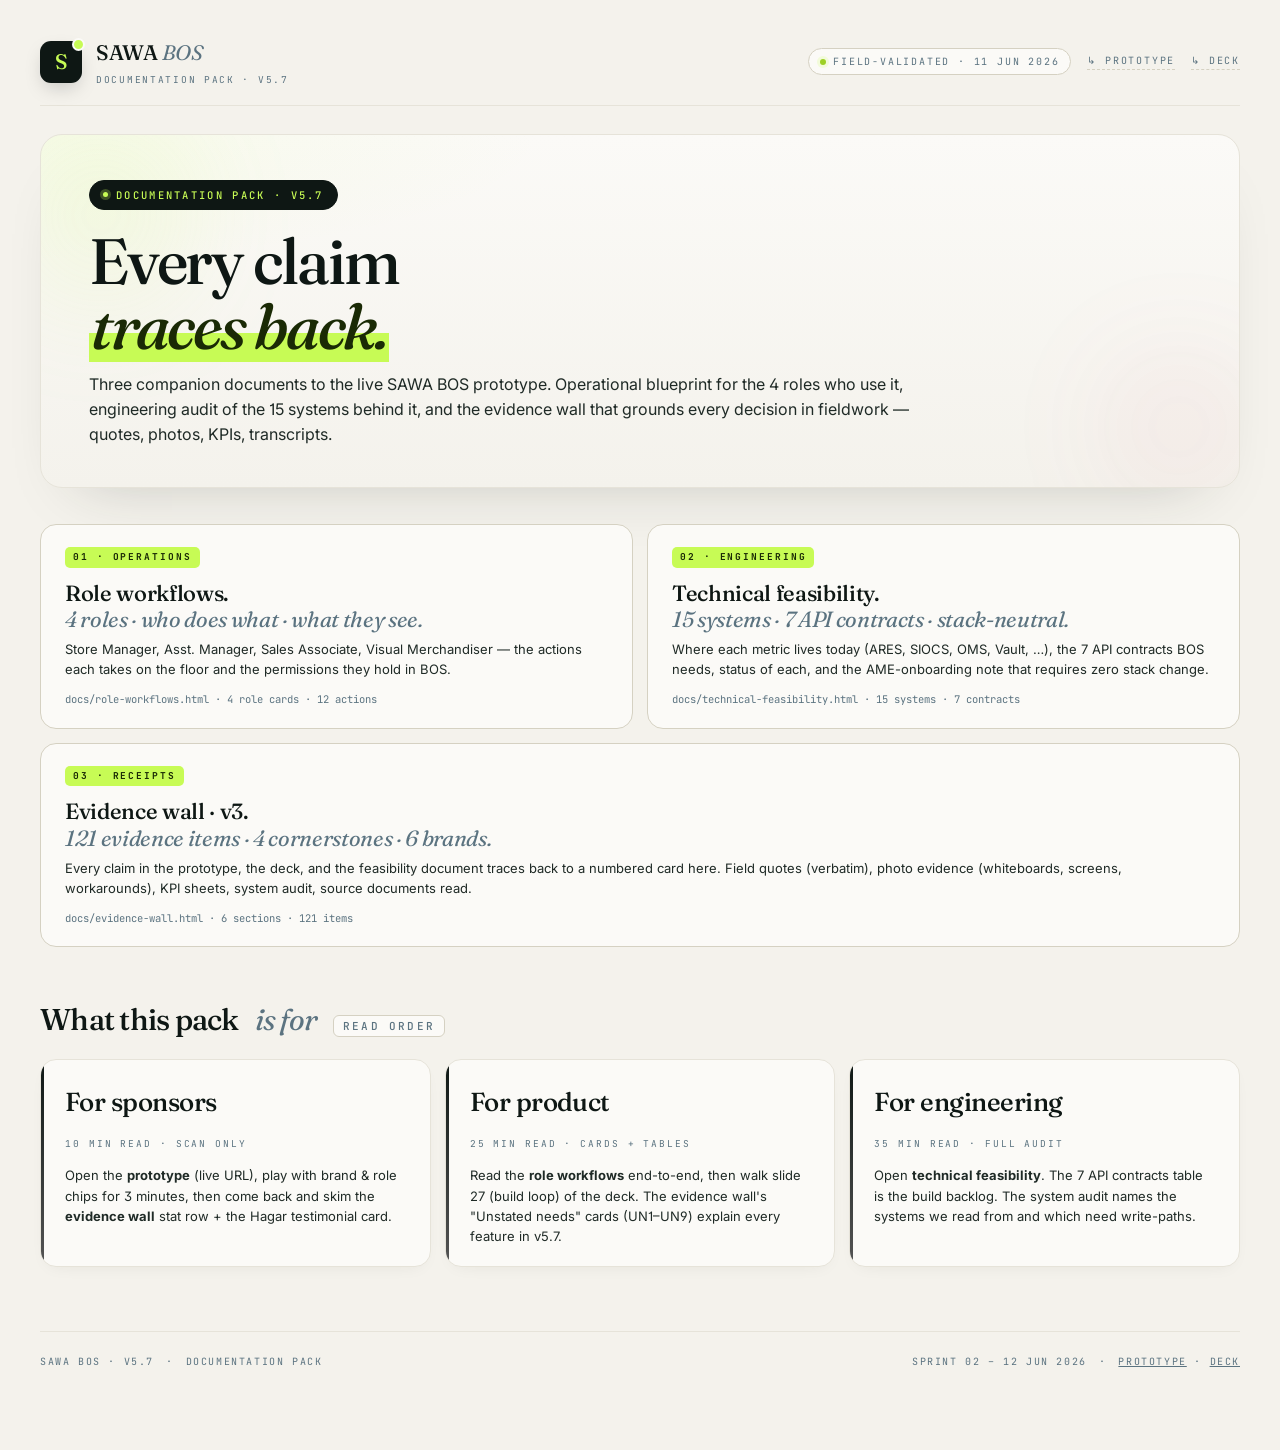
==== docs/index.html @ 8c5bc83c "docs: add documentation pack (role workflows, technical feasibility, evidence wall) in slide aesthet" ====
<!doctype html>
<html lang="en">
<head>
<meta charset="utf-8" />
<meta name="viewport" content="width=device-width, initial-scale=1, viewport-fit=cover" />
<title>SAWA BOS · Documentation pack · v5.7</title>
<link rel="stylesheet" href="_pack.css" />
</head>
<body>

<div class="pack-shell">

  <header class="pack-head">
    <a class="pack-brand" href="../">
      <div class="mono-logo">S</div>
      <div>
        <div class="t">SAWA <em>BOS</em></div>
        <div class="s">documentation pack · v5.7</div>
      </div>
    </a>
    <div class="pack-meta">
      <span class="pill"><span class="dot"></span>field-validated · 11 Jun 2026</span>
      <a href="../">↳ prototype</a>
      <a href="../slides/">↳ deck</a>
    </div>
  </header>

  <section class="pack-hero">
    <span class="eyebrow">Documentation pack · v5.7</span>
    <h1 class="hero">Every claim<br/><em>traces back.</em></h1>
    <p class="lede">
      Three companion documents to the live SAWA BOS prototype. Operational blueprint for the 4 roles
      who use it, engineering audit of the 15 systems behind it, and the evidence wall that grounds
      every decision in fieldwork — quotes, photos, KPIs, transcripts.
    </p>
  </section>

  <div class="links-grid" style="margin-top:8px">

    <a class="lk" href="role-workflows.html">
      <span class="lab">01 · operations</span>
      <div class="t">Role workflows.<br/><em>4 roles · who does what · what they see.</em></div>
      <div class="d">Store Manager, Asst. Manager, Sales Associate, Visual Merchandiser — the actions each takes on the floor and the permissions they hold in BOS.</div>
      <div class="u">docs/role-workflows.html · 4 role cards · 12 actions</div>
    </a>

    <a class="lk" href="technical-feasibility.html">
      <span class="lab">02 · engineering</span>
      <div class="t">Technical feasibility.<br/><em>15 systems · 7 API contracts · stack-neutral.</em></div>
      <div class="d">Where each metric lives today (ARES, SIOCS, OMS, Vault, …), the 7 API contracts BOS needs, status of each, and the AME-onboarding note that requires zero stack change.</div>
      <div class="u">docs/technical-feasibility.html · 15 systems · 7 contracts</div>
    </a>

    <a class="lk" href="evidence-wall.html" style="grid-column: 1 / -1;">
      <span class="lab">03 · receipts</span>
      <div class="t">Evidence wall · v3.<br/><em>121 evidence items · 4 cornerstones · 6 brands.</em></div>
      <div class="d">Every claim in the prototype, the deck, and the feasibility document traces back to a numbered card here. Field quotes (verbatim), photo evidence (whiteboards, screens, workarounds), KPI sheets, system audit, source documents read.</div>
      <div class="u">docs/evidence-wall.html · 6 sections · 121 items</div>
    </a>

  </div>

  <h2 class="section">What this pack <em>is for</em><span class="count">read order</span></h2>
  <div class="grid cols-3">

    <div class="role-card">
      <h3>For sponsors</h3>
      <div class="meta">10 min read · scan only</div>
      <p style="font-size:13px; line-height:1.55; color:var(--ink-2)">
        Open the <b>prototype</b> (live URL), play with brand &amp; role chips for 3 minutes,
        then come back and skim the <b>evidence wall</b> stat row + the Hagar testimonial card.
      </p>
    </div>

    <div class="role-card">
      <h3>For product</h3>
      <div class="meta">25 min read · cards + tables</div>
      <p style="font-size:13px; line-height:1.55; color:var(--ink-2)">
        Read the <b>role workflows</b> end-to-end, then walk slide 27 (build loop) of the deck.
        The evidence wall's "Unstated needs" cards (UN1–UN9) explain every feature in v5.7.
      </p>
    </div>

    <div class="role-card">
      <h3>For engineering</h3>
      <div class="meta">35 min read · full audit</div>
      <p style="font-size:13px; line-height:1.55; color:var(--ink-2)">
        Open <b>technical feasibility</b>. The 7 API contracts table is the build backlog.
        The system audit names the systems we read from and which need write-paths.
      </p>
    </div>

  </div>

  <footer class="pack-foot">
    <div class="l">
      <span>SAWA BOS · v5.7</span>
      <span>·</span>
      <span>Documentation pack</span>
    </div>
    <div class="r">
      <span>Sprint 02 – 12 Jun 2026</span>
      <span>·</span>
      <span><a href="../" style="color:var(--ink-3); text-decoration:underline">prototype</a> · <a href="../slides/" style="color:var(--ink-3); text-decoration:underline">deck</a></span>
    </div>
  </footer>

</div>

</body>
</html>
---- docs/_pack.css ----
/* ════════════════════════════════════════════════════════════════
   SAWA BOS · Documentation pack · shared design system
   matches /slides aesthetic · warm paper · Fraunces / Inter / Mono
   ════════════════════════════════════════════════════════════════ */
@import url('https://fonts.googleapis.com/css2?family=Fraunces:ital,opsz,wght@0,9..144,400;0,9..144,500;0,9..144,600;1,9..144,500&family=Inter:wght@400;500;600;700&family=JetBrains+Mono:wght@400;500;600&display=swap');

:root {
  /* Warm editorial paper palette · identical to /slides */
  --paper:        #FBFAF7;
  --paper-2:      #F4F2EC;
  --paper-3:      #ECE9DF;
  --paper-4:      #E2DECF;
  --line:         #E6E3D9;
  --line-2:       #D5D1C2;
  --line-3:       #B9B5A5;
  /* Ink */
  --ink:          #0E1714;
  --ink-2:        #1F2A26;
  --ink-3:        #5B7380;
  --ink-4:        #8B9B97;
  --ink-5:        #B1BDB8;
  /* Accents */
  --lime:         #C7FB55;
  --lime-2:       #B3F03A;
  --lime-3:       #9DD025;
  --lime-ink:     #1A2A05;
  /* Semantic */
  --pos:          #0F6B4E;
  --pos-soft:     #D6EDDE;
  --neg:          #BE3A3A;
  --neg-soft:     #F6D8D5;
  --warn:         #B07309;
  --warn-soft:    #F7E6BA;
  --blue:         #2D6CDF;
  --blue-soft:    #D8E4FA;
  --rose:         #D8527C;
  --rose-soft:    #F8D9E3;
  /* Cornerstone (Evidence wall) */
  --c1:           var(--lime-3);
  --c1-soft:      rgba(199,251,85,.16);
  --c2:           var(--rose);
  --c2-soft:      var(--rose-soft);
  --c3:           var(--blue);
  --c3-soft:      var(--blue-soft);
  --c4:           var(--ink);
  --c4-soft:      var(--paper-3);
}

* { box-sizing: border-box; margin: 0; padding: 0; }
html, body {
  font-family: 'Inter', -apple-system, system-ui, sans-serif;
  background: var(--paper-2);
  color: var(--ink);
  line-height: 1.55;
  -webkit-font-smoothing: antialiased;
  font-feature-settings: 'ss01','cv01';
}
@keyframes pulse { 0%,100%{opacity:1;transform:scale(1)} 50%{opacity:.5;transform:scale(.7)} }
@keyframes drift-1 { 0%,100%{transform:translate(0,0)} 50%{transform:translate(70px,40px)} }
@keyframes drift-2 { 0%,100%{transform:translate(0,0)} 50%{transform:translate(-60px,-30px)} }

/* ── Page chrome (header + footer) ─────────────────────────── */
.pack-shell {
  max-width: 1280px;
  margin: 0 auto;
  padding: 36px 40px 80px;
  position: relative;
}
.pack-head {
  display: flex; justify-content: space-between; align-items: center;
  padding-bottom: 18px;
  border-bottom: 1px solid var(--line);
  margin-bottom: 28px;
}
.pack-brand { display: inline-flex; align-items: center; gap: 14px; text-decoration: none; color: inherit; }
.mono-logo {
  width: 42px; height: 42px; border-radius: 11px;
  background: var(--ink); color: var(--lime);
  display: grid; place-items: center;
  font-family: 'Fraunces', serif; font-weight: 500; font-size: 21px;
  position: relative; box-shadow: 0 8px 20px -6px rgba(15,20,23,.25);
}
.mono-logo::after {
  content: ''; position: absolute; right: -3px; top: -3px;
  width: 9px; height: 9px; border-radius: 50%;
  background: var(--lime); border: 2px solid var(--paper);
  animation: pulse 2s ease-in-out infinite;
}
.pack-brand .t {
  font-family: 'Fraunces', serif; font-weight: 500; font-size: 21px;
  letter-spacing: -.02em; color: var(--ink);
}
.pack-brand .t em { font-style: italic; color: var(--ink-3); font-weight: 400; }
.pack-brand .s {
  font-family: 'JetBrains Mono', monospace; font-size: 9.5px;
  color: var(--ink-3); text-transform: uppercase; letter-spacing: .18em;
  margin-top: 4px;
}
.pack-meta {
  display: inline-flex; align-items: center; gap: 16px;
  font-family: 'JetBrains Mono', monospace; font-size: 10px;
  text-transform: uppercase; letter-spacing: .18em;
  color: var(--ink-3);
}
.pack-meta .pill {
  display: inline-flex; align-items: center; gap: 7px;
  padding: 5px 11px; border-radius: 999px;
  background: var(--paper); border: 1px solid var(--line-2);
}
.pack-meta .pill .dot {
  width: 6px; height: 6px; border-radius: 50%;
  background: var(--lime-3);
  box-shadow: 0 0 0 3px rgba(199,251,85,.18);
  animation: pulse 1.6s ease-in-out infinite;
}
.pack-meta a {
  color: var(--ink-3); text-decoration: none;
  border-bottom: 1px dashed var(--line-2); padding-bottom: 1px;
  transition: color .15s, border-color .15s;
}
.pack-meta a:hover { color: var(--ink); border-color: var(--ink-3); }

.pack-foot {
  margin-top: 64px;
  padding-top: 22px;
  border-top: 1px solid var(--line);
  display: flex; justify-content: space-between; align-items: center; gap: 16px;
  flex-wrap: wrap;
  font-family: 'JetBrains Mono', monospace; font-size: 10px;
  color: var(--ink-3); text-transform: uppercase; letter-spacing: .16em;
}
.pack-foot .l, .pack-foot .r { display: inline-flex; align-items: center; gap: 12px; }

/* ── Hero block ───────────────────────────────────────────── */
.pack-hero {
  background:
    radial-gradient(70% 60% at 0% 0%, rgba(199,251,85,.08) 0%, transparent 60%),
    linear-gradient(180deg, var(--paper) 0%, var(--paper-2) 100%);
  border: 1px solid var(--line);
  border-radius: 22px;
  padding: 44px 48px 40px;
  position: relative;
  overflow: hidden;
  margin-bottom: 36px;
  box-shadow: 0 30px 60px -40px rgba(35,40,30,.25);
}
.pack-hero::before {
  content: ''; position: absolute;
  left: -100px; top: -80px;
  width: 320px; height: 320px; border-radius: 50%;
  background: radial-gradient(closest-side, rgba(199,251,85,.5), transparent 70%);
  filter: blur(60px); opacity: .5; pointer-events: none;
  animation: drift-1 18s ease-in-out infinite;
}
.pack-hero::after {
  content: ''; position: absolute;
  right: -80px; bottom: -80px;
  width: 280px; height: 280px; border-radius: 50%;
  background: radial-gradient(closest-side, rgba(216,82,124,.22), transparent 70%);
  filter: blur(60px); opacity: .55; pointer-events: none;
  animation: drift-2 22s ease-in-out infinite;
}
.pack-hero > * { position: relative; z-index: 1; }

.eyebrow {
  display: inline-flex; align-items: center; gap: 8px;
  font-family: 'JetBrains Mono', monospace; font-size: 10.5px;
  text-transform: uppercase; letter-spacing: .22em; font-weight: 500;
  padding: 6px 13px; border-radius: 999px;
  background: var(--ink); color: var(--lime);
  border: 1px solid var(--ink);
}
.eyebrow::before {
  content: ''; width: 5px; height: 5px; border-radius: 50%;
  background: var(--lime); box-shadow: 0 0 0 3px rgba(199,251,85,.25);
  animation: pulse 1.4s ease-in-out infinite;
}
.eyebrow.soft {
  background: var(--paper-3); color: var(--ink-2); border-color: var(--line);
}
.eyebrow.soft::before { background: var(--lime-3); }
.eyebrow.danger { background: var(--neg); color: #fff; border-color: var(--neg); }
.eyebrow.danger::before { background: #fff; box-shadow: 0 0 0 3px rgba(255,255,255,.25); }

h1.hero {
  font-family: 'Fraunces', serif; font-weight: 500;
  font-size: 64px; line-height: 1.02; letter-spacing: -.035em;
  margin: 18px 0 14px; color: var(--ink);
}
h1.hero em {
  font-style: italic; font-weight: 500;
  color: var(--lime-ink);
  background: linear-gradient(180deg, transparent 60%, var(--lime) 60% 96%, transparent 96%);
  padding: 0 2px;
}
h2.section {
  font-family: 'Fraunces', serif; font-weight: 500;
  font-size: 30px; letter-spacing: -.025em; line-height: 1.1;
  margin: 56px 0 22px; color: var(--ink);
  display: flex; align-items: baseline; gap: 16px;
}
h2.section em { font-style: italic; color: var(--ink-3); font-weight: 400; }
h2.section .count {
  font-family: 'JetBrains Mono', monospace; font-size: 11px;
  font-weight: 500; color: var(--ink-3);
  text-transform: uppercase; letter-spacing: .2em;
  padding: 4px 9px; border-radius: 6px;
  background: var(--paper); border: 1px solid var(--line-2);
}
.lede {
  font-family: 'Inter', sans-serif; font-size: 16px;
  line-height: 1.55; color: var(--ink-2);
  max-width: 820px; margin-top: 4px;
}
.lede.muted { color: var(--ink-3); font-size: 14px; }

/* ── Stat row ─────────────────────────────────────────────── */
.stat-row {
  display: grid; grid-template-columns: repeat(4, 1fr); gap: 14px;
  margin: 28px 0 8px;
}
.stat {
  background: var(--paper);
  border: 1px solid var(--line);
  border-radius: 14px;
  padding: 18px 18px 16px;
  display: flex; flex-direction: column; gap: 6px;
  position: relative; overflow: hidden;
  transition: transform .12s, border-color .12s;
}
.stat:hover { transform: translateY(-2px); border-color: var(--lime-3); }
.stat .l {
  font-family: 'JetBrains Mono', monospace; font-size: 9.5px;
  text-transform: uppercase; letter-spacing: .2em; color: var(--ink-3);
}
.stat .v {
  font-family: 'Fraunces', serif; font-weight: 500;
  font-size: 38px; letter-spacing: -.02em; line-height: 1; color: var(--ink);
}
.stat .s {
  font-family: 'JetBrains Mono', monospace; font-size: 10px;
  color: var(--ink-3); letter-spacing: 0;
}
.stat.lime .v { color: var(--lime-ink); }
.stat.lime { background: linear-gradient(180deg, var(--paper) 0%, rgba(199,251,85,.08) 100%); }
@media (max-width: 920px) { .stat-row { grid-template-columns: 1fr 1fr; } }

/* ── Legend ───────────────────────────────────────────────── */
.legend {
  display: flex; gap: 18px; flex-wrap: wrap;
  font-family: 'JetBrains Mono', monospace; font-size: 10px;
  text-transform: uppercase; letter-spacing: .14em;
  color: var(--ink-3); margin: 8px 0 32px;
}
.legend span { display: inline-flex; align-items: center; gap: 8px; }
.legend i { width: 9px; height: 9px; border-radius: 50%; }
.legend i.c1 { background: var(--c1); }
.legend i.c2 { background: var(--c2); }
.legend i.c3 { background: var(--c3); }
.legend i.c4 { background: var(--c4); }

/* ── Generic card grid ────────────────────────────────────── */
.grid {
  display: grid; gap: 14px;
}
.grid.cols-2 { grid-template-columns: 1fr 1fr; }
.grid.cols-3 { grid-template-columns: repeat(3, 1fr); }
.grid.cols-auto { grid-template-columns: repeat(auto-fill, minmax(340px, 1fr)); }
@media (max-width: 820px) {
  .grid.cols-2, .grid.cols-3, .grid.cols-auto { grid-template-columns: 1fr; }
}

/* ── Role card ────────────────────────────────────────────── */
.role-card {
  background: var(--paper);
  border: 1px solid var(--line);
  border-radius: 16px;
  padding: 22px 24px 20px;
  display: flex; flex-direction: column; gap: 14px;
  box-shadow: 0 6px 18px -10px rgba(35,40,30,.10);
  transition: transform .12s, border-color .12s, box-shadow .12s;
  position: relative; overflow: hidden;
}
.role-card:hover {
  transform: translateY(-2px);
  border-color: var(--lime-3);
  box-shadow: 0 12px 26px -14px rgba(35,40,30,.18);
}
.role-card::before {
  content: ''; position: absolute; left: 0; top: 0; bottom: 0; width: 3px;
  background: linear-gradient(180deg, var(--ink), #555);
}
.role-card h3 {
  font-family: 'Fraunces', serif; font-weight: 500;
  font-size: 26px; letter-spacing: -.02em; color: var(--ink);
}
.role-card .meta {
  font-family: 'JetBrains Mono', monospace; font-size: 9.5px;
  text-transform: uppercase; letter-spacing: .2em;
  color: var(--ink-3);
}
.perm-rail {
  display: flex; flex-wrap: wrap; gap: 6px;
  padding: 12px 0;
  border-top: 1px dashed var(--line);
  border-bottom: 1px dashed var(--line);
}
.perm-pill {
  display: inline-flex; align-items: center;
  font-family: 'JetBrains Mono', monospace; font-size: 9.5px;
  color: var(--lime-ink); background: var(--lime);
  padding: 4px 9px; border-radius: 6px;
  text-transform: uppercase; letter-spacing: .14em; font-weight: 600;
}
.action-list { list-style: none; display: flex; flex-direction: column; gap: 8px; }
.action-item {
  display: flex; gap: 10px; align-items: flex-start;
  font-size: 13.5px; line-height: 1.5; color: var(--ink-2);
}
.action-item::before {
  content: '→'; color: var(--lime-3); font-weight: 700;
  font-family: 'JetBrains Mono', monospace; flex-shrink: 0;
  margin-top: 1px;
}

/* ── System card (tech feasibility) ───────────────────────── */
.sys-card {
  background: var(--paper);
  border: 1px solid var(--line);
  border-radius: 14px;
  padding: 18px 20px 16px;
  display: flex; flex-direction: column; gap: 10px;
  transition: transform .12s, border-color .12s;
}
.sys-card:hover { transform: translateY(-2px); border-color: var(--lime-3); }
.sys-card .top {
  display: flex; justify-content: space-between; align-items: center;
  gap: 10px;
}
.sys-card .top h3 {
  font-family: 'Fraunces', serif; font-weight: 500;
  font-size: 18px; letter-spacing: -.015em; color: var(--ink);
}
.sys-card .tag {
  font-family: 'JetBrains Mono', monospace; font-size: 9px;
  color: var(--lime-ink); background: var(--lime);
  padding: 3px 8px; border-radius: 5px;
  text-transform: uppercase; letter-spacing: .14em; font-weight: 600;
  white-space: nowrap;
}
.sys-card .tag.soft { background: var(--paper-3); color: var(--ink-2); border: 1px solid var(--line); }
.sys-card .tag.warn { background: var(--warn-soft); color: var(--warn); }
.sys-card .tag.rose { background: var(--rose-soft); color: var(--rose); }
.sys-card p {
  font-size: 13px; line-height: 1.55; color: var(--ink-2);
}

/* ── Contract table ───────────────────────────────────────── */
.contract-table {
  width: 100%;
  border-collapse: collapse;
  background: var(--paper);
  border-radius: 14px;
  overflow: hidden;
  border: 1px solid var(--line);
  margin-top: 4px;
}
.contract-table th, .contract-table td {
  padding: 13px 16px; text-align: left; vertical-align: top;
  border-bottom: 1px solid var(--line);
}
.contract-table th {
  font-family: 'JetBrains Mono', monospace; font-size: 9.5px;
  text-transform: uppercase; letter-spacing: .2em; color: var(--ink-3);
  background: var(--paper-2);
  font-weight: 600;
}
.contract-table td { font-size: 13.5px; color: var(--ink-2); }
.contract-table .mono {
  font-family: 'JetBrains Mono', monospace; font-size: 12px;
  color: var(--ink); font-weight: 500;
}
.contract-table .status {
  display: inline-flex; align-items: center; gap: 6px;
  font-family: 'JetBrains Mono', monospace; font-size: 10px;
  padding: 3px 9px; border-radius: 999px;
  text-transform: uppercase; letter-spacing: .14em; font-weight: 600;
}
.contract-table .status.live { background: var(--lime); color: var(--lime-ink); }
.contract-table .status.draft { background: var(--paper-3); color: var(--ink-2); border: 1px solid var(--line); }
.contract-table .status.spike { background: var(--blue-soft); color: var(--blue); }
.contract-table .status.design { background: var(--warn-soft); color: var(--warn); }
.contract-table tbody tr:hover { background: rgba(199,251,85,.06); }

/* ── Callout box ──────────────────────────────────────────── */
.callout {
  background: var(--paper);
  border: 1px solid var(--line);
  border-left: 4px solid var(--lime-3);
  border-radius: 12px;
  padding: 18px 22px;
  margin-top: 28px;
  font-size: 14px; line-height: 1.6; color: var(--ink-2);
}
.callout b, .callout strong {
  color: var(--ink); font-weight: 600;
}
.callout .lab {
  display: inline-block;
  font-family: 'JetBrains Mono', monospace; font-size: 9.5px;
  color: var(--lime-ink); background: var(--lime);
  padding: 3px 7px; border-radius: 4px;
  text-transform: uppercase; letter-spacing: .18em; font-weight: 700;
  margin-bottom: 8px;
}

/* ── Evidence card ────────────────────────────────────────── */
.ev-card {
  background: var(--paper);
  border: 1px solid var(--line);
  border-radius: 14px;
  padding: 16px 18px 14px;
  position: relative; overflow: hidden;
  display: flex; flex-direction: column; gap: 8px;
  transition: transform .12s, border-color .12s, box-shadow .12s;
}
.ev-card:hover {
  transform: translateY(-2px);
  border-color: var(--lime-3);
  box-shadow: 0 12px 24px -14px rgba(35,40,30,.18);
}
.ev-card::before {
  content: ''; position: absolute; left: 0; top: 0; bottom: 0; width: 3px;
  background: var(--c1);
}
.ev-card[data-c='1']::before { background: var(--c1); }
.ev-card[data-c='2']::before { background: var(--c2); }
.ev-card[data-c='3']::before { background: var(--c3); }
.ev-card[data-c='4']::before { background: var(--c4); }
.ev-card .id {
  position: absolute; top: 14px; right: 16px;
  font-family: 'JetBrains Mono', monospace; font-size: 10px; font-weight: 700;
  letter-spacing: .08em; color: var(--ink-3);
}
.ev-card[data-c='1'] .id { color: var(--lime-3); }
.ev-card[data-c='2'] .id { color: var(--rose); }
.ev-card[data-c='3'] .id { color: var(--blue); }
.ev-card[data-c='4'] .id { color: var(--ink); }
.ev-card .type {
  font-family: 'JetBrains Mono', monospace; font-size: 9.5px;
  text-transform: uppercase; letter-spacing: .16em; color: var(--ink-3);
  margin-right: 56px;
}
.ev-card h4 {
  font-family: 'Fraunces', serif; font-weight: 500;
  font-size: 16.5px; letter-spacing: -.01em; color: var(--ink);
  margin-right: 56px; line-height: 1.2;
}
.ev-card .body {
  font-size: 12.5px; line-height: 1.55; color: var(--ink-2);
}
.ev-card .body em {
  display: block;
  font-family: 'Fraunces', serif; font-style: italic; font-weight: 400;
  font-size: 13.5px; line-height: 1.5; color: var(--ink);
  border-left: 2px solid var(--lime-3);
  padding: 6px 0 6px 12px;
  margin: 6px 0 8px;
}
.ev-card .meta {
  margin-top: 8px;
  display: flex; flex-wrap: wrap; gap: 5px;
}
.tag {
  display: inline-flex; align-items: center;
  font-family: 'JetBrains Mono', monospace; font-size: 9px;
  padding: 3px 8px; border-radius: 5px;
  text-transform: uppercase; letter-spacing: .12em; font-weight: 600;
  background: var(--paper-2); border: 1px solid var(--line);
  color: var(--ink-3);
}
.tag.role     { color: var(--lime-ink); background: var(--lime); border-color: var(--lime); }
.tag.system   { color: var(--blue);     background: var(--blue-soft); border-color: var(--blue-soft); }
.tag.workflow { color: var(--ink);      background: var(--paper-3); }
.tag.un       { color: var(--rose);     background: var(--rose-soft); border-color: var(--rose-soft); font-weight: 700; }
.tag.c1       { color: var(--lime-ink); background: var(--lime); border-color: var(--lime); font-weight: 700; }
.tag.c2       { color: #fff;            background: var(--rose); border-color: var(--rose); font-weight: 700; }
.tag.c3       { color: #fff;            background: var(--blue); border-color: var(--blue); font-weight: 700; }
.tag.c4       { color: var(--lime);     background: var(--ink); border-color: var(--ink); font-weight: 700; }

/* ── Doc hub link cards ───────────────────────────────────── */
.links-grid {
  display: grid; grid-template-columns: 1fr 1fr; gap: 14px;
}
@media (max-width: 820px) { .links-grid { grid-template-columns: 1fr; } }
.lk {
  background: var(--paper);
  border: 1px solid var(--line-2);
  border-radius: 16px; padding: 22px 24px 20px;
  text-decoration: none; color: inherit;
  transition: transform .15s, border-color .15s, background .15s, box-shadow .15s;
  display: flex; flex-direction: column; gap: 6px;
  position: relative; overflow: hidden;
}
.lk:hover {
  transform: translateY(-3px);
  border-color: var(--lime-3);
  background: linear-gradient(180deg, var(--paper) 0%, rgba(199,251,85,.06) 100%);
  box-shadow: 0 14px 28px -16px rgba(35,40,30,.20);
}
.lk .lab {
  font-family: 'JetBrains Mono', monospace; font-size: 9.5px;
  color: var(--lime-ink); background: var(--lime);
  display: inline-block; padding: 3px 8px; border-radius: 5px;
  text-transform: uppercase; letter-spacing: .2em; font-weight: 700;
  align-self: flex-start;
}
.lk .t {
  font-family: 'Fraunces', serif; font-size: 22px; font-weight: 500;
  letter-spacing: -.015em; color: var(--ink); line-height: 1.2;
  margin-top: 6px;
}
.lk .t em { font-style: italic; color: var(--ink-3); font-weight: 400; }
.lk .d {
  font-size: 13px; line-height: 1.5; color: var(--ink-2);
  margin-top: 2px;
}
.lk .u {
  margin-top: 6px;
  font-family: 'JetBrains Mono', monospace; font-size: 10.5px;
  color: var(--ink-3); text-transform: none; letter-spacing: 0;
  word-break: break-all;
}

/* ── Responsive ───────────────────────────────────────────── */
@media (max-width: 720px) {
  .pack-shell { padding: 24px 18px 60px; }
  .pack-head { flex-direction: column; align-items: flex-start; gap: 14px; }
  h1.hero { font-size: 44px; }
  h2.section { font-size: 24px; }
  .pack-hero { padding: 30px 24px 28px; }
}

@media print {
  body { background: #fff; }
  .pack-shell { max-width: 100%; padding: 24px; }
  .role-card, .sys-card, .ev-card, .stat, .lk { break-inside: avoid; }
}
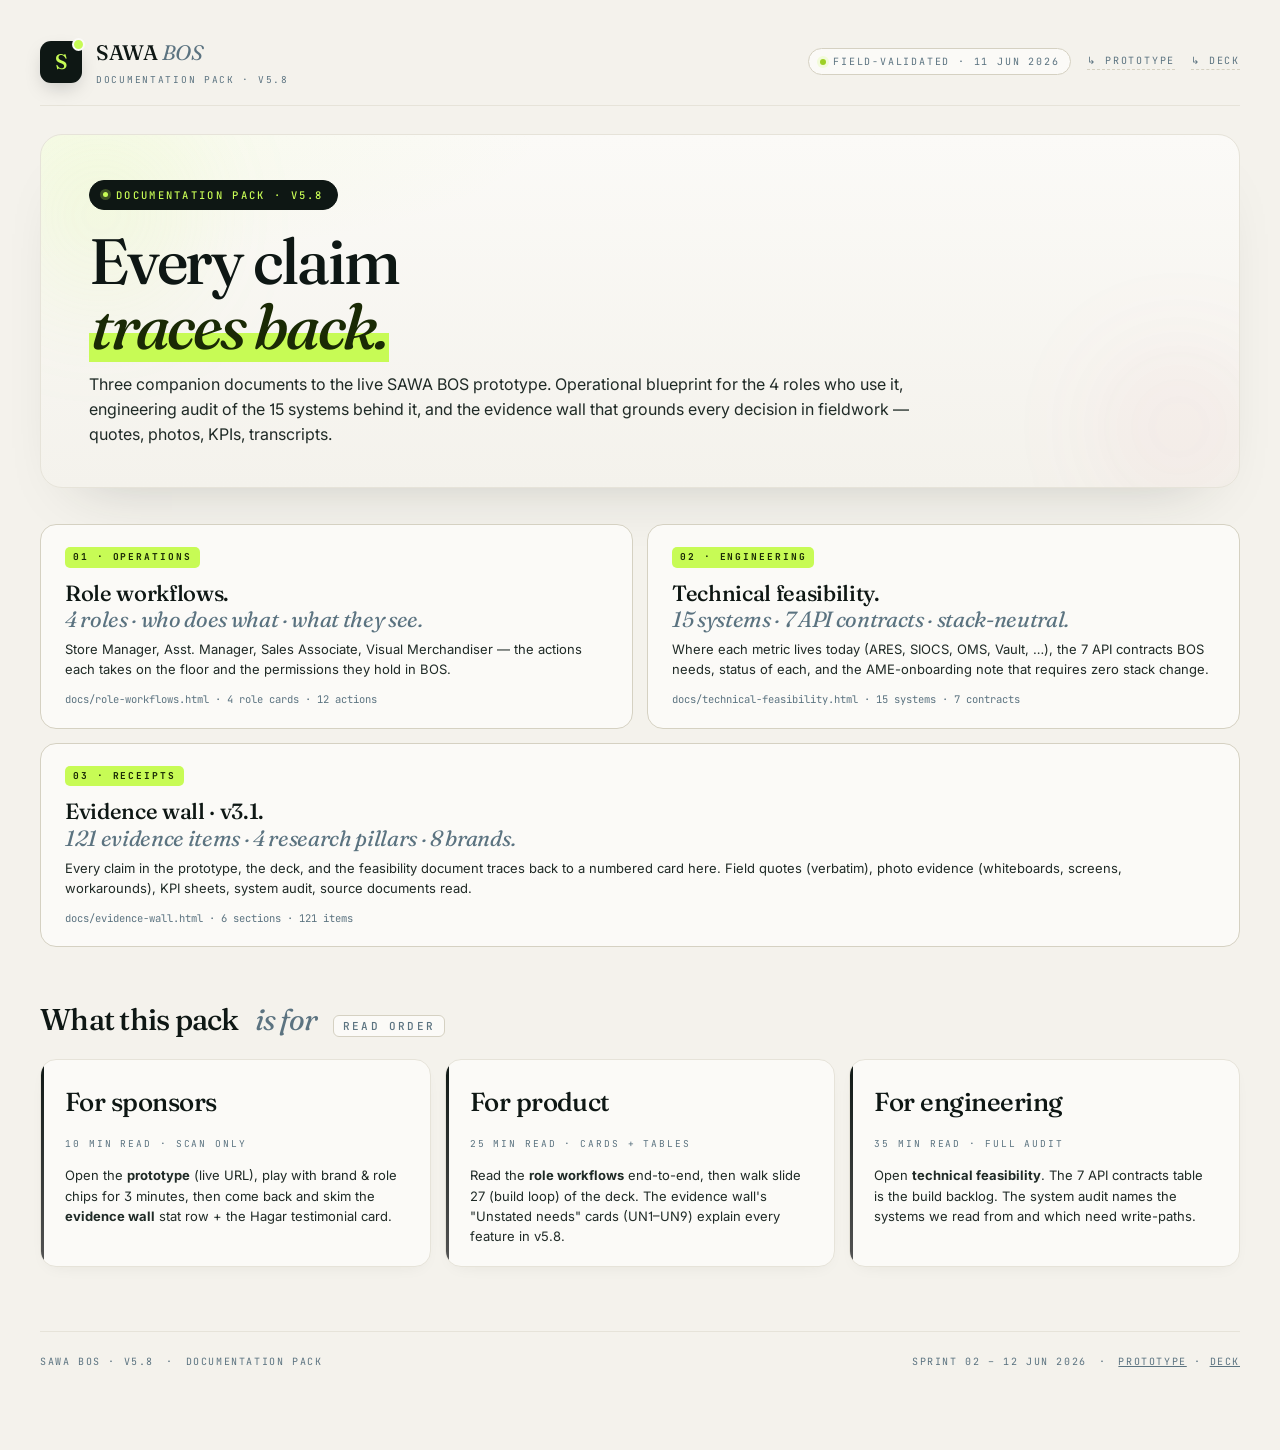
==== commit 96817606: "v5.8 polish: 8-brand lock, ULTA KPI card, READMEs refreshed, release zip rebuilt, a11y patch (reduce" ====
--- a/docs/index.html
+++ b/docs/index.html
@@ -3,8 +3,8 @@
 <head>
 <meta charset="utf-8" />
 <meta name="viewport" content="width=device-width, initial-scale=1, viewport-fit=cover" />
-<title>SAWA BOS · Documentation pack · v5.7</title>
-<link rel="stylesheet" href="_pack.css" />
+<title>SAWA BOS · Documentation pack · v5.8</title>
+<link rel="stylesheet" href="pack.css" />
 </head>
 <body>
 
@@ -15,7 +15,7 @@
       <div class="mono-logo">S</div>
       <div>
         <div class="t">SAWA <em>BOS</em></div>
-        <div class="s">documentation pack · v5.7</div>
+        <div class="s">documentation pack · v5.8</div>
       </div>
     </a>
     <div class="pack-meta">
@@ -26,7 +26,7 @@
   </header>
 
   <section class="pack-hero">
-    <span class="eyebrow">Documentation pack · v5.7</span>
+    <span class="eyebrow">Documentation pack · v5.8</span>
     <h1 class="hero">Every claim<br/><em>traces back.</em></h1>
     <p class="lede">
       Three companion documents to the live SAWA BOS prototype. Operational blueprint for the 4 roles
@@ -53,7 +53,7 @@
 
     <a class="lk" href="evidence-wall.html" style="grid-column: 1 / -1;">
       <span class="lab">03 · receipts</span>
-      <div class="t">Evidence wall · v3.<br/><em>121 evidence items · 4 cornerstones · 6 brands.</em></div>
+      <div class="t">Evidence wall · v3.1.<br/><em>121 evidence items · 4 research pillars · 8 brands.</em></div>
       <div class="d">Every claim in the prototype, the deck, and the feasibility document traces back to a numbered card here. Field quotes (verbatim), photo evidence (whiteboards, screens, workarounds), KPI sheets, system audit, source documents read.</div>
       <div class="u">docs/evidence-wall.html · 6 sections · 121 items</div>
     </a>
@@ -77,7 +77,7 @@
       <div class="meta">25 min read · cards + tables</div>
       <p style="font-size:13px; line-height:1.55; color:var(--ink-2)">
         Read the <b>role workflows</b> end-to-end, then walk slide 27 (build loop) of the deck.
-        The evidence wall's "Unstated needs" cards (UN1–UN9) explain every feature in v5.7.
+        The evidence wall's "Unstated needs" cards (UN1–UN9) explain every feature in v5.8.
       </p>
     </div>
 
@@ -94,7 +94,7 @@
 
   <footer class="pack-foot">
     <div class="l">
-      <span>SAWA BOS · v5.7</span>
+      <span>SAWA BOS · v5.8</span>
       <span>·</span>
       <span>Documentation pack</span>
     </div>
--- a/docs/pack.css
+++ b/docs/pack.css
@@ -0,0 +1,564 @@
+/* ════════════════════════════════════════════════════════════════
+   SAWA BOS · Documentation pack · shared design system
+   matches /slides aesthetic · warm paper · Fraunces / Inter / Mono
+   ════════════════════════════════════════════════════════════════ */
+@import url('https://fonts.googleapis.com/css2?family=Fraunces:ital,opsz,wght@0,9..144,400;0,9..144,500;0,9..144,600;1,9..144,500&family=Inter:wght@400;500;600;700&family=JetBrains+Mono:wght@400;500;600&display=swap');
+
+:root {
+  /* Warm editorial paper palette · identical to /slides */
+  --paper:        #FBFAF7;
+  --paper-2:      #F4F2EC;
+  --paper-3:      #ECE9DF;
+  --paper-4:      #E2DECF;
+  --line:         #E6E3D9;
+  --line-2:       #D5D1C2;
+  --line-3:       #B9B5A5;
+  /* Ink */
+  --ink:          #0E1714;
+  --ink-2:        #1F2A26;
+  --ink-3:        #5B7380;
+  --ink-4:        #8B9B97;
+  --ink-5:        #B1BDB8;
+  /* Accents */
+  --lime:         #C7FB55;
+  --lime-2:       #B3F03A;
+  --lime-3:       #9DD025;
+  --lime-ink:     #1A2A05;
+  /* Semantic */
+  --pos:          #0F6B4E;
+  --pos-soft:     #D6EDDE;
+  --neg:          #BE3A3A;
+  --neg-soft:     #F6D8D5;
+  --warn:         #B07309;
+  --warn-soft:    #F7E6BA;
+  --blue:         #2D6CDF;
+  --blue-soft:    #D8E4FA;
+  --rose:         #D8527C;
+  --rose-soft:    #F8D9E3;
+  /* Cornerstone (Evidence wall) */
+  --c1:           var(--lime-3);
+  --c1-soft:      rgba(199,251,85,.16);
+  --c2:           var(--rose);
+  --c2-soft:      var(--rose-soft);
+  --c3:           var(--blue);
+  --c3-soft:      var(--blue-soft);
+  --c4:           var(--ink);
+  --c4-soft:      var(--paper-3);
+}
+
+* { box-sizing: border-box; margin: 0; padding: 0; }
+html, body {
+  font-family: 'Inter', -apple-system, system-ui, sans-serif;
+  background: var(--paper-2);
+  color: var(--ink);
+  line-height: 1.55;
+  -webkit-font-smoothing: antialiased;
+  font-feature-settings: 'ss01','cv01';
+}
+@keyframes pulse { 0%,100%{opacity:1;transform:scale(1)} 50%{opacity:.5;transform:scale(.7)} }
+@keyframes drift-1 { 0%,100%{transform:translate(0,0)} 50%{transform:translate(70px,40px)} }
+@keyframes drift-2 { 0%,100%{transform:translate(0,0)} 50%{transform:translate(-60px,-30px)} }
+
+/* ── Page chrome (header + footer) ─────────────────────────── */
+.pack-shell {
+  max-width: 1280px;
+  margin: 0 auto;
+  padding: 36px 40px 80px;
+  position: relative;
+}
+.pack-head {
+  display: flex; justify-content: space-between; align-items: center;
+  padding-bottom: 18px;
+  border-bottom: 1px solid var(--line);
+  margin-bottom: 28px;
+}
+.pack-brand { display: inline-flex; align-items: center; gap: 14px; text-decoration: none; color: inherit; }
+.mono-logo {
+  width: 42px; height: 42px; border-radius: 11px;
+  background: var(--ink); color: var(--lime);
+  display: grid; place-items: center;
+  font-family: 'Fraunces', serif; font-weight: 500; font-size: 21px;
+  position: relative; box-shadow: 0 8px 20px -6px rgba(15,20,23,.25);
+}
+.mono-logo::after {
+  content: ''; position: absolute; right: -3px; top: -3px;
+  width: 9px; height: 9px; border-radius: 50%;
+  background: var(--lime); border: 2px solid var(--paper);
+  animation: pulse 2s ease-in-out infinite;
+}
+.pack-brand .t {
+  font-family: 'Fraunces', serif; font-weight: 500; font-size: 21px;
+  letter-spacing: -.02em; color: var(--ink);
+}
+.pack-brand .t em { font-style: italic; color: var(--ink-3); font-weight: 400; }
+.pack-brand .s {
+  font-family: 'JetBrains Mono', monospace; font-size: 9.5px;
+  color: var(--ink-3); text-transform: uppercase; letter-spacing: .18em;
+  margin-top: 4px;
+}
+.pack-meta {
+  display: inline-flex; align-items: center; gap: 16px;
+  font-family: 'JetBrains Mono', monospace; font-size: 10px;
+  text-transform: uppercase; letter-spacing: .18em;
+  color: var(--ink-3);
+}
+.pack-meta .pill {
+  display: inline-flex; align-items: center; gap: 7px;
+  padding: 5px 11px; border-radius: 999px;
+  background: var(--paper); border: 1px solid var(--line-2);
+}
+.pack-meta .pill .dot {
+  width: 6px; height: 6px; border-radius: 50%;
+  background: var(--lime-3);
+  box-shadow: 0 0 0 3px rgba(199,251,85,.18);
+  animation: pulse 1.6s ease-in-out infinite;
+}
+.pack-meta a {
+  color: var(--ink-3); text-decoration: none;
+  border-bottom: 1px dashed var(--line-2); padding-bottom: 1px;
+  transition: color .15s, border-color .15s;
+}
+.pack-meta a:hover { color: var(--ink); border-color: var(--ink-3); }
+
+.pack-foot {
+  margin-top: 64px;
+  padding-top: 22px;
+  border-top: 1px solid var(--line);
+  display: flex; justify-content: space-between; align-items: center; gap: 16px;
+  flex-wrap: wrap;
+  font-family: 'JetBrains Mono', monospace; font-size: 10px;
+  color: var(--ink-3); text-transform: uppercase; letter-spacing: .16em;
+}
+.pack-foot .l, .pack-foot .r { display: inline-flex; align-items: center; gap: 12px; }
+
+/* ── Hero block ───────────────────────────────────────────── */
+.pack-hero {
+  background:
+    radial-gradient(70% 60% at 0% 0%, rgba(199,251,85,.08) 0%, transparent 60%),
+    linear-gradient(180deg, var(--paper) 0%, var(--paper-2) 100%);
+  border: 1px solid var(--line);
+  border-radius: 22px;
+  padding: 44px 48px 40px;
+  position: relative;
+  overflow: hidden;
+  margin-bottom: 36px;
+  box-shadow: 0 30px 60px -40px rgba(35,40,30,.25);
+}
+.pack-hero::before {
+  content: ''; position: absolute;
+  left: -100px; top: -80px;
+  width: 320px; height: 320px; border-radius: 50%;
+  background: radial-gradient(closest-side, rgba(199,251,85,.5), transparent 70%);
+  filter: blur(60px); opacity: .5; pointer-events: none;
+  animation: drift-1 18s ease-in-out infinite;
+}
+.pack-hero::after {
+  content: ''; position: absolute;
+  right: -80px; bottom: -80px;
+  width: 280px; height: 280px; border-radius: 50%;
+  background: radial-gradient(closest-side, rgba(216,82,124,.22), transparent 70%);
+  filter: blur(60px); opacity: .55; pointer-events: none;
+  animation: drift-2 22s ease-in-out infinite;
+}
+.pack-hero > * { position: relative; z-index: 1; }
+
+.eyebrow {
+  display: inline-flex; align-items: center; gap: 8px;
+  font-family: 'JetBrains Mono', monospace; font-size: 10.5px;
+  text-transform: uppercase; letter-spacing: .22em; font-weight: 500;
+  padding: 6px 13px; border-radius: 999px;
+  background: var(--ink); color: var(--lime);
+  border: 1px solid var(--ink);
+}
+.eyebrow::before {
+  content: ''; width: 5px; height: 5px; border-radius: 50%;
+  background: var(--lime); box-shadow: 0 0 0 3px rgba(199,251,85,.25);
+  animation: pulse 1.4s ease-in-out infinite;
+}
+.eyebrow.soft {
+  background: var(--paper-3); color: var(--ink-2); border-color: var(--line);
+}
+.eyebrow.soft::before { background: var(--lime-3); }
+.eyebrow.danger { background: var(--neg); color: #fff; border-color: var(--neg); }
+.eyebrow.danger::before { background: #fff; box-shadow: 0 0 0 3px rgba(255,255,255,.25); }
+
+h1.hero {
+  font-family: 'Fraunces', serif; font-weight: 500;
+  font-size: 64px; line-height: 1.02; letter-spacing: -.035em;
+  margin: 18px 0 14px; color: var(--ink);
+}
+h1.hero em {
+  font-style: italic; font-weight: 500;
+  color: var(--lime-ink);
+  background: linear-gradient(180deg, transparent 60%, var(--lime) 60% 96%, transparent 96%);
+  padding: 0 2px;
+}
+h2.section {
+  font-family: 'Fraunces', serif; font-weight: 500;
+  font-size: 30px; letter-spacing: -.025em; line-height: 1.1;
+  margin: 56px 0 22px; color: var(--ink);
+  display: flex; align-items: baseline; gap: 16px;
+}
+h2.section em { font-style: italic; color: var(--ink-3); font-weight: 400; }
+h2.section .count {
+  font-family: 'JetBrains Mono', monospace; font-size: 11px;
+  font-weight: 500; color: var(--ink-3);
+  text-transform: uppercase; letter-spacing: .2em;
+  padding: 4px 9px; border-radius: 6px;
+  background: var(--paper); border: 1px solid var(--line-2);
+}
+.lede {
+  font-family: 'Inter', sans-serif; font-size: 16px;
+  line-height: 1.55; color: var(--ink-2);
+  max-width: 820px; margin-top: 4px;
+}
+.lede.muted { color: var(--ink-3); font-size: 14px; }
+
+/* ── Stat row ─────────────────────────────────────────────── */
+.stat-row {
+  display: grid; grid-template-columns: repeat(4, 1fr); gap: 14px;
+  margin: 28px 0 8px;
+}
+.stat {
+  background: var(--paper);
+  border: 1px solid var(--line);
+  border-radius: 14px;
+  padding: 18px 18px 16px;
+  display: flex; flex-direction: column; gap: 6px;
+  position: relative; overflow: hidden;
+  transition: transform .12s, border-color .12s;
+}
+.stat:hover { transform: translateY(-2px); border-color: var(--lime-3); }
+.stat .l {
+  font-family: 'JetBrains Mono', monospace; font-size: 9.5px;
+  text-transform: uppercase; letter-spacing: .2em; color: var(--ink-3);
+}
+.stat .v {
+  font-family: 'Fraunces', serif; font-weight: 500;
+  font-size: 38px; letter-spacing: -.02em; line-height: 1; color: var(--ink);
+}
+.stat .s {
+  font-family: 'JetBrains Mono', monospace; font-size: 10px;
+  color: var(--ink-3); letter-spacing: 0;
+}
+.stat.lime .v { color: var(--lime-ink); }
+.stat.lime { background: linear-gradient(180deg, var(--paper) 0%, rgba(199,251,85,.08) 100%); }
+@media (max-width: 920px) { .stat-row { grid-template-columns: 1fr 1fr; } }
+
+/* ── Legend ───────────────────────────────────────────────── */
+.legend {
+  display: flex; gap: 18px; flex-wrap: wrap;
+  font-family: 'JetBrains Mono', monospace; font-size: 10px;
+  text-transform: uppercase; letter-spacing: .14em;
+  color: var(--ink-3); margin: 8px 0 32px;
+}
+.legend span { display: inline-flex; align-items: center; gap: 8px; }
+.legend i { width: 9px; height: 9px; border-radius: 50%; }
+.legend i.c1 { background: var(--c1); }
+.legend i.c2 { background: var(--c2); }
+.legend i.c3 { background: var(--c3); }
+.legend i.c4 { background: var(--c4); }
+
+/* ── Generic card grid ────────────────────────────────────── */
+.grid {
+  display: grid; gap: 14px;
+}
+.grid.cols-2 { grid-template-columns: 1fr 1fr; }
+.grid.cols-3 { grid-template-columns: repeat(3, 1fr); }
+.grid.cols-auto { grid-template-columns: repeat(auto-fill, minmax(340px, 1fr)); }
+@media (max-width: 820px) {
+  .grid.cols-2, .grid.cols-3, .grid.cols-auto { grid-template-columns: 1fr; }
+}
+
+/* ── Role card ────────────────────────────────────────────── */
+.role-card {
+  background: var(--paper);
+  border: 1px solid var(--line);
+  border-radius: 16px;
+  padding: 22px 24px 20px;
+  display: flex; flex-direction: column; gap: 14px;
+  box-shadow: 0 6px 18px -10px rgba(35,40,30,.10);
+  transition: transform .12s, border-color .12s, box-shadow .12s;
+  position: relative; overflow: hidden;
+}
+.role-card:hover {
+  transform: translateY(-2px);
+  border-color: var(--lime-3);
+  box-shadow: 0 12px 26px -14px rgba(35,40,30,.18);
+}
+.role-card::before {
+  content: ''; position: absolute; left: 0; top: 0; bottom: 0; width: 3px;
+  background: linear-gradient(180deg, var(--ink), #555);
+}
+.role-card h3 {
+  font-family: 'Fraunces', serif; font-weight: 500;
+  font-size: 26px; letter-spacing: -.02em; color: var(--ink);
+}
+.role-card .meta {
+  font-family: 'JetBrains Mono', monospace; font-size: 9.5px;
+  text-transform: uppercase; letter-spacing: .2em;
+  color: var(--ink-3);
+}
+.perm-rail {
+  display: flex; flex-wrap: wrap; gap: 6px;
+  padding: 12px 0;
+  border-top: 1px dashed var(--line);
+  border-bottom: 1px dashed var(--line);
+}
+.perm-pill {
+  display: inline-flex; align-items: center;
+  font-family: 'JetBrains Mono', monospace; font-size: 9.5px;
+  color: var(--lime-ink); background: var(--lime);
+  padding: 4px 9px; border-radius: 6px;
+  text-transform: uppercase; letter-spacing: .14em; font-weight: 600;
+}
+.action-list { list-style: none; display: flex; flex-direction: column; gap: 8px; }
+.action-item {
+  display: flex; gap: 10px; align-items: flex-start;
+  font-size: 13.5px; line-height: 1.5; color: var(--ink-2);
+}
+.action-item::before {
+  content: '→'; color: var(--lime-3); font-weight: 700;
+  font-family: 'JetBrains Mono', monospace; flex-shrink: 0;
+  margin-top: 1px;
+}
+
+/* ── System card (tech feasibility) ───────────────────────── */
+.sys-card {
+  background: var(--paper);
+  border: 1px solid var(--line);
+  border-radius: 14px;
+  padding: 18px 20px 16px;
+  display: flex; flex-direction: column; gap: 10px;
+  transition: transform .12s, border-color .12s;
+}
+.sys-card:hover { transform: translateY(-2px); border-color: var(--lime-3); }
+.sys-card .top {
+  display: flex; justify-content: space-between; align-items: center;
+  gap: 10px;
+}
+.sys-card .top h3 {
+  font-family: 'Fraunces', serif; font-weight: 500;
+  font-size: 18px; letter-spacing: -.015em; color: var(--ink);
+}
+.sys-card .tag {
+  font-family: 'JetBrains Mono', monospace; font-size: 9px;
+  color: var(--lime-ink); background: var(--lime);
+  padding: 3px 8px; border-radius: 5px;
+  text-transform: uppercase; letter-spacing: .14em; font-weight: 600;
+  white-space: nowrap;
+}
+.sys-card .tag.soft { background: var(--paper-3); color: var(--ink-2); border: 1px solid var(--line); }
+.sys-card .tag.warn { background: var(--warn-soft); color: var(--warn); }
+.sys-card .tag.rose { background: var(--rose-soft); color: var(--rose); }
+.sys-card p {
+  font-size: 13px; line-height: 1.55; color: var(--ink-2);
+}
+
+/* ── Contract table ───────────────────────────────────────── */
+.contract-table {
+  width: 100%;
+  border-collapse: collapse;
+  background: var(--paper);
+  border-radius: 14px;
+  overflow: hidden;
+  border: 1px solid var(--line);
+  margin-top: 4px;
+}
+.contract-table th, .contract-table td {
+  padding: 13px 16px; text-align: left; vertical-align: top;
+  border-bottom: 1px solid var(--line);
+}
+.contract-table th {
+  font-family: 'JetBrains Mono', monospace; font-size: 9.5px;
+  text-transform: uppercase; letter-spacing: .2em; color: var(--ink-3);
+  background: var(--paper-2);
+  font-weight: 600;
+}
+.contract-table td { font-size: 13.5px; color: var(--ink-2); }
+.contract-table .mono {
+  font-family: 'JetBrains Mono', monospace; font-size: 12px;
+  color: var(--ink); font-weight: 500;
+}
+.contract-table .status {
+  display: inline-flex; align-items: center; gap: 6px;
+  font-family: 'JetBrains Mono', monospace; font-size: 10px;
+  padding: 3px 9px; border-radius: 999px;
+  text-transform: uppercase; letter-spacing: .14em; font-weight: 600;
+}
+.contract-table .status.live { background: var(--lime); color: var(--lime-ink); }
+.contract-table .status.draft { background: var(--paper-3); color: var(--ink-2); border: 1px solid var(--line); }
+.contract-table .status.spike { background: var(--blue-soft); color: var(--blue); }
+.contract-table .status.design { background: var(--warn-soft); color: var(--warn); }
+.contract-table tbody tr:hover { background: rgba(199,251,85,.06); }
+
+/* ── Callout box ──────────────────────────────────────────── */
+.callout {
+  background: var(--paper);
+  border: 1px solid var(--line);
+  border-left: 4px solid var(--lime-3);
+  border-radius: 12px;
+  padding: 18px 22px;
+  margin-top: 28px;
+  font-size: 14px; line-height: 1.6; color: var(--ink-2);
+}
+.callout b, .callout strong {
+  color: var(--ink); font-weight: 600;
+}
+.callout .lab {
+  display: inline-block;
+  font-family: 'JetBrains Mono', monospace; font-size: 9.5px;
+  color: var(--lime-ink); background: var(--lime);
+  padding: 3px 7px; border-radius: 4px;
+  text-transform: uppercase; letter-spacing: .18em; font-weight: 700;
+  margin-bottom: 8px;
+}
+
+/* ── Evidence card ────────────────────────────────────────── */
+.ev-card {
+  background: var(--paper);
+  border: 1px solid var(--line);
+  border-radius: 14px;
+  padding: 16px 18px 14px;
+  position: relative; overflow: hidden;
+  display: flex; flex-direction: column; gap: 8px;
+  transition: transform .12s, border-color .12s, box-shadow .12s;
+}
+.ev-card:hover {
+  transform: translateY(-2px);
+  border-color: var(--lime-3);
+  box-shadow: 0 12px 24px -14px rgba(35,40,30,.18);
+}
+.ev-card::before {
+  content: ''; position: absolute; left: 0; top: 0; bottom: 0; width: 3px;
+  background: var(--c1);
+}
+.ev-card[data-c='1']::before { background: var(--c1); }
+.ev-card[data-c='2']::before { background: var(--c2); }
+.ev-card[data-c='3']::before { background: var(--c3); }
+.ev-card[data-c='4']::before { background: var(--c4); }
+.ev-card .id {
+  position: absolute; top: 14px; right: 16px;
+  font-family: 'JetBrains Mono', monospace; font-size: 10px; font-weight: 700;
+  letter-spacing: .08em; color: var(--ink-3);
+}
+.ev-card[data-c='1'] .id { color: var(--lime-3); }
+.ev-card[data-c='2'] .id { color: var(--rose); }
+.ev-card[data-c='3'] .id { color: var(--blue); }
+.ev-card[data-c='4'] .id { color: var(--ink); }
+.ev-card .type {
+  font-family: 'JetBrains Mono', monospace; font-size: 9.5px;
+  text-transform: uppercase; letter-spacing: .16em; color: var(--ink-3);
+  margin-right: 56px;
+}
+.ev-card h4 {
+  font-family: 'Fraunces', serif; font-weight: 500;
+  font-size: 16.5px; letter-spacing: -.01em; color: var(--ink);
+  margin-right: 56px; line-height: 1.2;
+}
+.ev-card .body {
+  font-size: 12.5px; line-height: 1.55; color: var(--ink-2);
+}
+.ev-card .body em {
+  display: block;
+  font-family: 'Fraunces', serif; font-style: italic; font-weight: 400;
+  font-size: 13.5px; line-height: 1.5; color: var(--ink);
+  border-left: 2px solid var(--lime-3);
+  padding: 6px 0 6px 12px;
+  margin: 6px 0 8px;
+}
+.ev-card .meta {
+  margin-top: 8px;
+  display: flex; flex-wrap: wrap; gap: 5px;
+}
+.tag {
+  display: inline-flex; align-items: center;
+  font-family: 'JetBrains Mono', monospace; font-size: 9px;
+  padding: 3px 8px; border-radius: 5px;
+  text-transform: uppercase; letter-spacing: .12em; font-weight: 600;
+  background: var(--paper-2); border: 1px solid var(--line);
+  color: var(--ink-3);
+}
+.tag.role     { color: var(--lime-ink); background: var(--lime); border-color: var(--lime); }
+.tag.system   { color: var(--blue);     background: var(--blue-soft); border-color: var(--blue-soft); }
+.tag.workflow { color: var(--ink);      background: var(--paper-3); }
+.tag.un       { color: var(--rose);     background: var(--rose-soft); border-color: var(--rose-soft); font-weight: 700; }
+.tag.c1       { color: var(--lime-ink); background: var(--lime); border-color: var(--lime); font-weight: 700; }
+.tag.c2       { color: #fff;            background: var(--rose); border-color: var(--rose); font-weight: 700; }
+.tag.c3       { color: #fff;            background: var(--blue); border-color: var(--blue); font-weight: 700; }
+.tag.c4       { color: var(--lime);     background: var(--ink); border-color: var(--ink); font-weight: 700; }
+
+/* ── Doc hub link cards ───────────────────────────────────── */
+.links-grid {
+  display: grid; grid-template-columns: 1fr 1fr; gap: 14px;
+}
+@media (max-width: 820px) { .links-grid { grid-template-columns: 1fr; } }
+.lk {
+  background: var(--paper);
+  border: 1px solid var(--line-2);
+  border-radius: 16px; padding: 22px 24px 20px;
+  text-decoration: none; color: inherit;
+  transition: transform .15s, border-color .15s, background .15s, box-shadow .15s;
+  display: flex; flex-direction: column; gap: 6px;
+  position: relative; overflow: hidden;
+}
+.lk:hover {
+  transform: translateY(-3px);
+  border-color: var(--lime-3);
+  background: linear-gradient(180deg, var(--paper) 0%, rgba(199,251,85,.06) 100%);
+  box-shadow: 0 14px 28px -16px rgba(35,40,30,.20);
+}
+.lk .lab {
+  font-family: 'JetBrains Mono', monospace; font-size: 9.5px;
+  color: var(--lime-ink); background: var(--lime);
+  display: inline-block; padding: 3px 8px; border-radius: 5px;
+  text-transform: uppercase; letter-spacing: .2em; font-weight: 700;
+  align-self: flex-start;
+}
+.lk .t {
+  font-family: 'Fraunces', serif; font-size: 22px; font-weight: 500;
+  letter-spacing: -.015em; color: var(--ink); line-height: 1.2;
+  margin-top: 6px;
+}
+.lk .t em { font-style: italic; color: var(--ink-3); font-weight: 400; }
+.lk .d {
+  font-size: 13px; line-height: 1.5; color: var(--ink-2);
+  margin-top: 2px;
+}
+.lk .u {
+  margin-top: 6px;
+  font-family: 'JetBrains Mono', monospace; font-size: 10.5px;
+  color: var(--ink-3); text-transform: none; letter-spacing: 0;
+  word-break: break-all;
+}
+
+/* ── Responsive ───────────────────────────────────────────── */
+@media (max-width: 720px) {
+  .pack-shell { padding: 24px 18px 60px; }
+  .pack-head { flex-direction: column; align-items: flex-start; gap: 14px; }
+  h1.hero { font-size: 44px; }
+  h2.section { font-size: 24px; }
+  .pack-hero { padding: 30px 24px 28px; }
+}
+
+@media print {
+  body { background: #fff; }
+  .pack-shell { max-width: 100%; padding: 24px; }
+  .role-card, .sys-card, .ev-card, .stat, .lk { break-inside: avoid; }
+}
+
+/* ── Accessibility (v5.8 patch) ─────────────────────────────── */
+@media (prefers-reduced-motion: reduce) {
+  *, *::before, *::after {
+    animation-duration: 0.01ms !important;
+    animation-iteration-count: 1 !important;
+    transition-duration: 0.01ms !important;
+    scroll-behavior: auto !important;
+  }
+}
+:focus-visible {
+  outline: 2px solid var(--lime-3, #9CE600);
+  outline-offset: 2px;
+  border-radius: 4px;
+}
+:focus:not(:focus-visible) { outline: none; }
